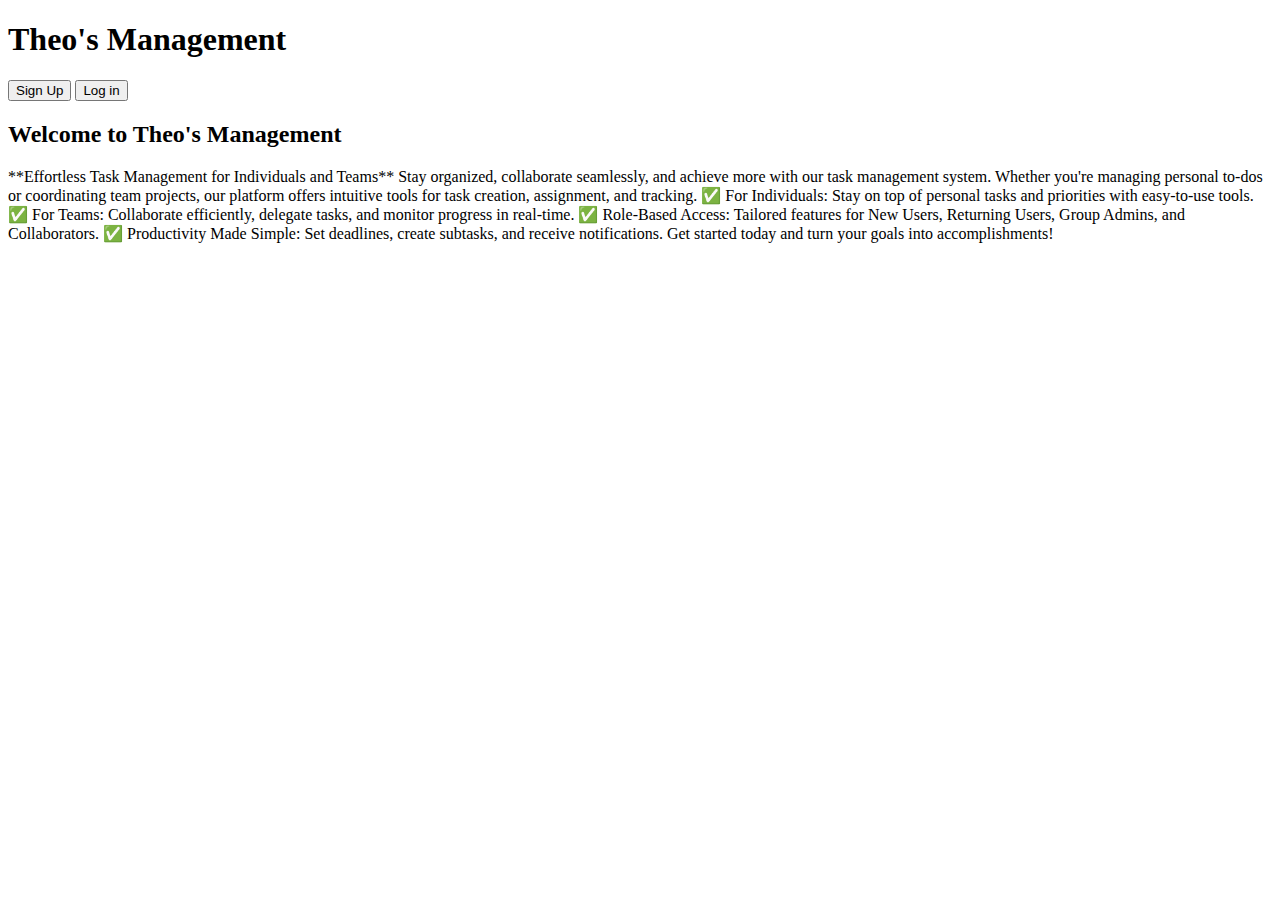
==== index.html @ 263909d8 "Initial commit Added index.html and css/global.css" ====
<!DOCTYPE html>
<html lang="en">
<head>
    <meta charset="UTF-8">
    <meta name="viewport" content="width=device-width, initial-scale=1.0">
    <link rel="styslesheet" href="./css/global.css">
    <title>Home</title>
</head>
<body>
    <header class="navbar">
        <h1 class="navbar_title">Theo's Management</h1>
        <div class="navbar_buttons">
            <button class="bt-register">Sign Up</button>
            <button class="btn-login">Log in</button>
        </div>
    </header>

    <section class="intro-section">
        <div class="intro-section_content">
            <h2 class="intro-section_title">Welcome to Theo's Management</h2>
            <p class="intro-section_text">**Effortless Task Management for Individuals and Teams**  

                Stay organized, collaborate seamlessly, and achieve more with our task management system. Whether you're managing personal to-dos or coordinating team projects, our platform offers intuitive tools for task creation, assignment, and tracking.  
                
                ✅ For Individuals: Stay on top of personal tasks and priorities with easy-to-use tools.  
                ✅ For Teams: Collaborate efficiently, delegate tasks, and monitor progress in real-time.  
                ✅ Role-Based Access: Tailored features for New Users, Returning Users, Group Admins, and Collaborators.  
                ✅ Productivity Made Simple: Set deadlines, create subtasks, and receive notifications.  
                
                Get started today and turn your goals into accomplishments!</p>

        </div>
    </section>
</body>
</html>
---- css/global.css ----
body {
    font-family: Arial, sans-serif;
    margin: 0;
    padding: 0;
    background-color: white;
}

.navbar {
    background-color: #01A7F0;
    color: black;
    display: flex;
    justify-content: space-between;
    align-items: center;
    padding: 15px 30px;
}

.navbar__title {
    margin: 0;
    font-size: 24px;
    font-weight: bold;
    text-decoration: none;
}

.navbar__buttons {
    display: flex;
    gap: 10px;
}

.btn {
    padding: 12px;
    border: none;
    border-radius: 8px;
    font-size: 16px;
    cursor: pointer;
    width: 100%;
}

.btn--login {
    background-color: #01A7F0;
    color: black;
    font-weight: bold;
    border-color: black;
    border-width: 3px;
}

.btn--register {
    background-color: black;
    color: #01A7F0;
    border: 1px solid #01A7F0;
}

.intro-section {
    display: flex;
    justify-content: center;
    align-items: center;
    padding: 50px 10%;
    margin-top: 20px;
    position: relative;
}


.intro-section__content {
    background-color: #fff;
    border-radius: 12px;
    padding: 25px 40px;
    max-width: 450px;
    box-shadow: 0px 4px 10px rgba(0, 0, 0, 0.1);
    margin-right: -50px;
    z-index: 2;
}

.intro-section__title {
    font-size: 28px;
    color: #1d3557;
    font-weight: bold;
    margin-bottom: 15px;
    line-height: 1.2;
}

.intro-section__text {
    font-size: 16px;
    color: #333;
    line-height: 1.5;
    margin-bottom: 10px;
}
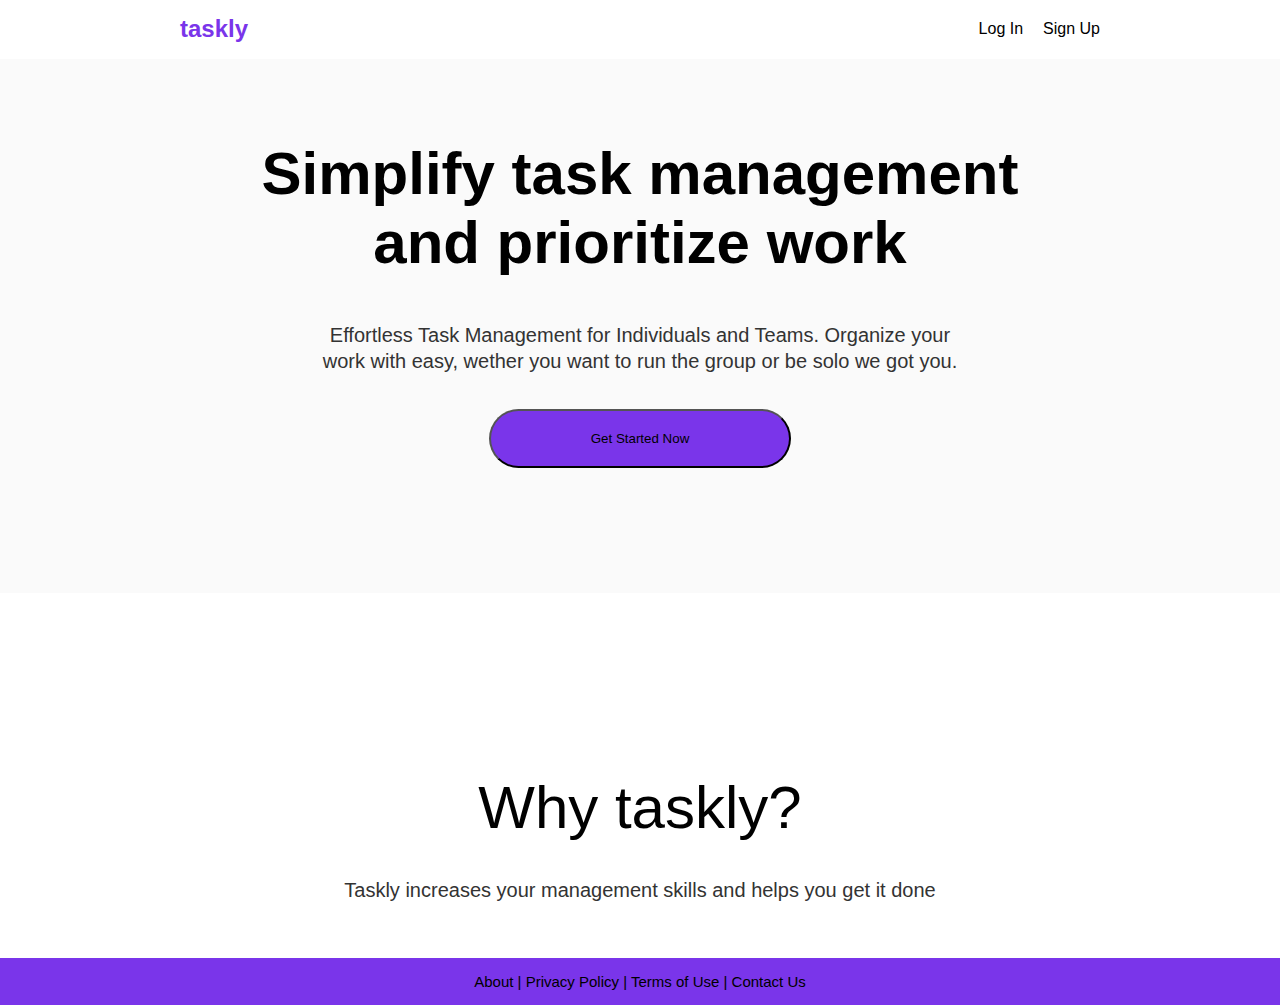
==== commit 9b9d9d14: "commit update" ====
--- a/index.html
+++ b/index.html
@@ -1,35 +1,45 @@
 <!DOCTYPE html>
 <html lang="en">
+
 <head>
     <meta charset="UTF-8">
     <meta name="viewport" content="width=device-width, initial-scale=1.0">
-    <link rel="styslesheet" href="./css/global.css">
-    <title>Home</title>
+    <title>Home - Theo's Management</title>
+    <link rel="stylesheet" href="css/global.css">
 </head>
+
 <body>
+
     <header class="navbar">
-        <h1 class="navbar_title">Theo's Management</h1>
+        <h1 class="navbar_title">taskly</h1>
         <div class="navbar_buttons">
-            <button class="bt-register">Sign Up</button>
-            <button class="btn-login">Log in</button>
+            <a href="login.html" class="navbar-index">Log In</a>
+            <a href="signup.html" class="navbar-index">Sign Up</a>
         </div>
     </header>
 
     <section class="intro-section">
         <div class="intro-section_content">
-            <h2 class="intro-section_title">Welcome to Theo's Management</h2>
-            <p class="intro-section_text">**Effortless Task Management for Individuals and Teams**  
-
-                Stay organized, collaborate seamlessly, and achieve more with our task management system. Whether you're managing personal to-dos or coordinating team projects, our platform offers intuitive tools for task creation, assignment, and tracking.  
-                
-                ✅ For Individuals: Stay on top of personal tasks and priorities with easy-to-use tools.  
-                ✅ For Teams: Collaborate efficiently, delegate tasks, and monitor progress in real-time.  
-                ✅ Role-Based Access: Tailored features for New Users, Returning Users, Group Admins, and Collaborators.  
-                ✅ Productivity Made Simple: Set deadlines, create subtasks, and receive notifications.  
-                
-                Get started today and turn your goals into accomplishments!</p>
-
+            <h2 class="intro-section_title">Simplify task management and prioritize work</h2>
+            <p class="intro-section_text">Effortless Task Management for Individuals and Teams. Organize your work with easy, wether you want to run the group or be solo we got you.</p>
+            <a href="register.html"><button class="index-button">Get Started Now</button></a>
         </div>
     </section>
+
+    <section class="intro-section2">
+        <div class="intro-section2_content">
+            <h2 class="intro-section2_title">Why taskly?</h2>
+            <p class="intro-section2_text">Taskly increases your management skills and helps you get it done</p>
+        </div>
+    </section>
+
 </body>
-</html>+
+<footer class="footer">
+    <p class="footer__text">
+        <a>About</a> | <a>Privacy Policy</a> |
+        <a>Terms of Use</a> | <a>Contact Us</a>
+    </p>
+</footer>
+
+</html>
--- a/css/global.css
+++ b/css/global.css
@@ -1,29 +1,160 @@
-body {
+* {
+    padding: 0;
+    margin: 0;
+    box-sizing: border-box;
     font-family: Arial, sans-serif;
-    margin: 0;
-    padding: 0;
-    background-color: white;
 }
 
 .navbar {
-    background-color: #01A7F0;
     color: black;
     display: flex;
     justify-content: space-between;
     align-items: center;
-    padding: 15px 30px;
-}
-
-.navbar__title {
-    margin: 0;
+    padding: 15px 180px;
+    margin-bottom: 1px;
+}
+.navbar_title {
     font-size: 24px;
     font-weight: bold;
+    color: #7a35ea;
     text-decoration: none;
 }
 
-.navbar__buttons {
-    display: flex;
-    gap: 10px;
+.navbar_buttons {
+    display: flex;
+    gap: 20px;
+}
+
+.navbar-index {
+    text-decoration: none;
+    color: black;
+    font-size: 16px;
+    transition: color 0.3s ease;
+}
+
+.navbar-index:hover {
+    color: #7a35ea;
+}
+
+.intro-section {
+    display: flex;
+    justify-content: center;
+    align-items: center;
+    background-color: #FAFAFA;
+    text-align: center;
+}
+
+.intro-section_content {
+    border-radius: 12px;
+    padding: 30px 40px;
+    max-width: 900px;
+}
+
+.intro-section_title {
+    font-size: 60px;
+    color: #000000;
+    font-weight: bold;
+    margin-bottom: 25px;
+    margin-top: 50px;
+    text-align: center;
+}
+
+.intro-section_text {
+    font-size: 20px;
+    color: #333;
+    line-height: 1.3;
+    margin-bottom: 15px;
+    padding: 20px 90px;
+}
+.intro-section2 {
+    display: flex;
+    justify-content: center;
+    align-items: center;
+    text-align: center;
+}
+
+.intro-section2_content {
+    border-radius: 12px;
+    padding: 30px 40px;
+    max-width: 900px;
+}
+
+.intro-section2_title {
+    font-size: 60px;
+    color: #000000;
+    font-weight:lighter;
+    margin-bottom: 25px;
+    margin-top: 150px;
+    text-align: center;
+}
+
+.intro-section2_text {
+    font-size: 20px;
+    color: #333;
+    line-height: 1.3;
+    margin-bottom: 15px;
+    padding: 10px 90px;
+}
+.index-button{
+    padding: 20px 100px;
+    border-radius: 30px;
+    background-color: #7a35ea;
+    margin-bottom: 95px;
+}
+.btn {
+    padding: 12px 18px;
+    border: none;
+    border-radius: 8px;
+    font-size: 16px;
+    cursor: pointer;
+    transition: background-color 0.3s ease;
+}
+
+.btn--login:hover {
+    background-color: #5b25b0;
+}
+
+.btn--register:hover {
+    background-color: #333;
+}
+
+
+
+.container {
+    display: flex;
+    height: 100vh;
+    justify-content: center;
+    align-items: center;
+    padding-bottom: 45px;
+}
+
+.login-section h2 {
+    font-size: 28px;
+    color: #7a35ea;
+    margin-bottom: 10px;
+}
+
+.login-section p {
+    font-size: 14px;
+    color: #555;
+    margin-bottom: 30px;
+}
+
+.login-form label {
+    font-size: 14px;
+    color: #333;
+    font-weight: bold;
+    margin-bottom: 8px;
+    display: block;
+}
+
+.login-form input {
+    width: 100%;
+    padding: 12px;
+    margin-bottom: 20px;
+    border: 1px solid #ddd;
+    border-radius: 8px;
+    box-sizing: border-box;
 }
 
 .btn {
@@ -36,7 +167,7 @@
 }
 
 .btn--login {
-    background-color: #01A7F0;
+    background-color: #7a35ea;
     color: black;
     font-weight: bold;
     border-color: black;
@@ -45,41 +176,79 @@
 
 .btn--register {
     background-color: black;
-    color: #01A7F0;
-    border: 1px solid #01A7F0;
-}
-
-.intro-section {
-    display: flex;
-    justify-content: center;
-    align-items: center;
-    padding: 50px 10%;
-    margin-top: 20px;
-    position: relative;
-}
-
-
-.intro-section__content {
-    background-color: #fff;
-    border-radius: 12px;
-    padding: 25px 40px;
-    max-width: 450px;
-    box-shadow: 0px 4px 10px rgba(0, 0, 0, 0.1);
-    margin-right: -50px;
-    z-index: 2;
-}
-
-.intro-section__title {
+    color: #7a35ea;
+    border: 1px solid #7a35ea;
+}
+
+.or-text {
+    font-size: 14px;
+    color: #555;
+    margin-top: 10px;
+    margin-bottom: 10px;
+    text-align: center;
+}
+
+.register-section h2 {
     font-size: 28px;
-    color: #1d3557;
-    font-weight: bold;
-    margin-bottom: 15px;
-    line-height: 1.2;
-}
-
-.intro-section__text {
-    font-size: 16px;
-    color: #333;
-    line-height: 1.5;
+    color: #7a35ea;
     margin-bottom: 10px;
 }
+
+.register-section p {
+    font-size: 14px;
+    color: #555;
+    margin-bottom: 30px;
+}
+
+.register-form label {
+    font-size: 14px;
+    color: #333;
+    font-weight: bold;
+    margin-bottom: 8px;
+    display: block;
+}
+
+.register-form input {
+    width: 100%;
+    padding: 12px;
+    margin-bottom: 20px;
+    border: 1px solid #ddd;
+    border-radius: 8px;
+    box-sizing: border-box;
+}
+
+.role-select {
+    width: 150px;
+    padding: 12px 13px;
+    border: 1px solid #ddd;
+    border-radius: 8px;
+    font-size: 14px;
+    background-color: #f9f9f9;
+    color: #333;
+}
+.footer{
+background-color: #7a35ea;
+text-align: center;
+padding: 15px;
+}
+
+.footer p{
+    font-size: 15px;
+    text-align: center;
+}
+
+/* Responsive Design */
+@media (max-width: 768px) {
+    .navbar {
+        flex-direction: column;
+        gap: 10px;
+    }
+
+    .intro-section {
+        padding: 30px 5%;
+    }
+
+    .intro-section_content {
+        padding: 20px;
+    }
+}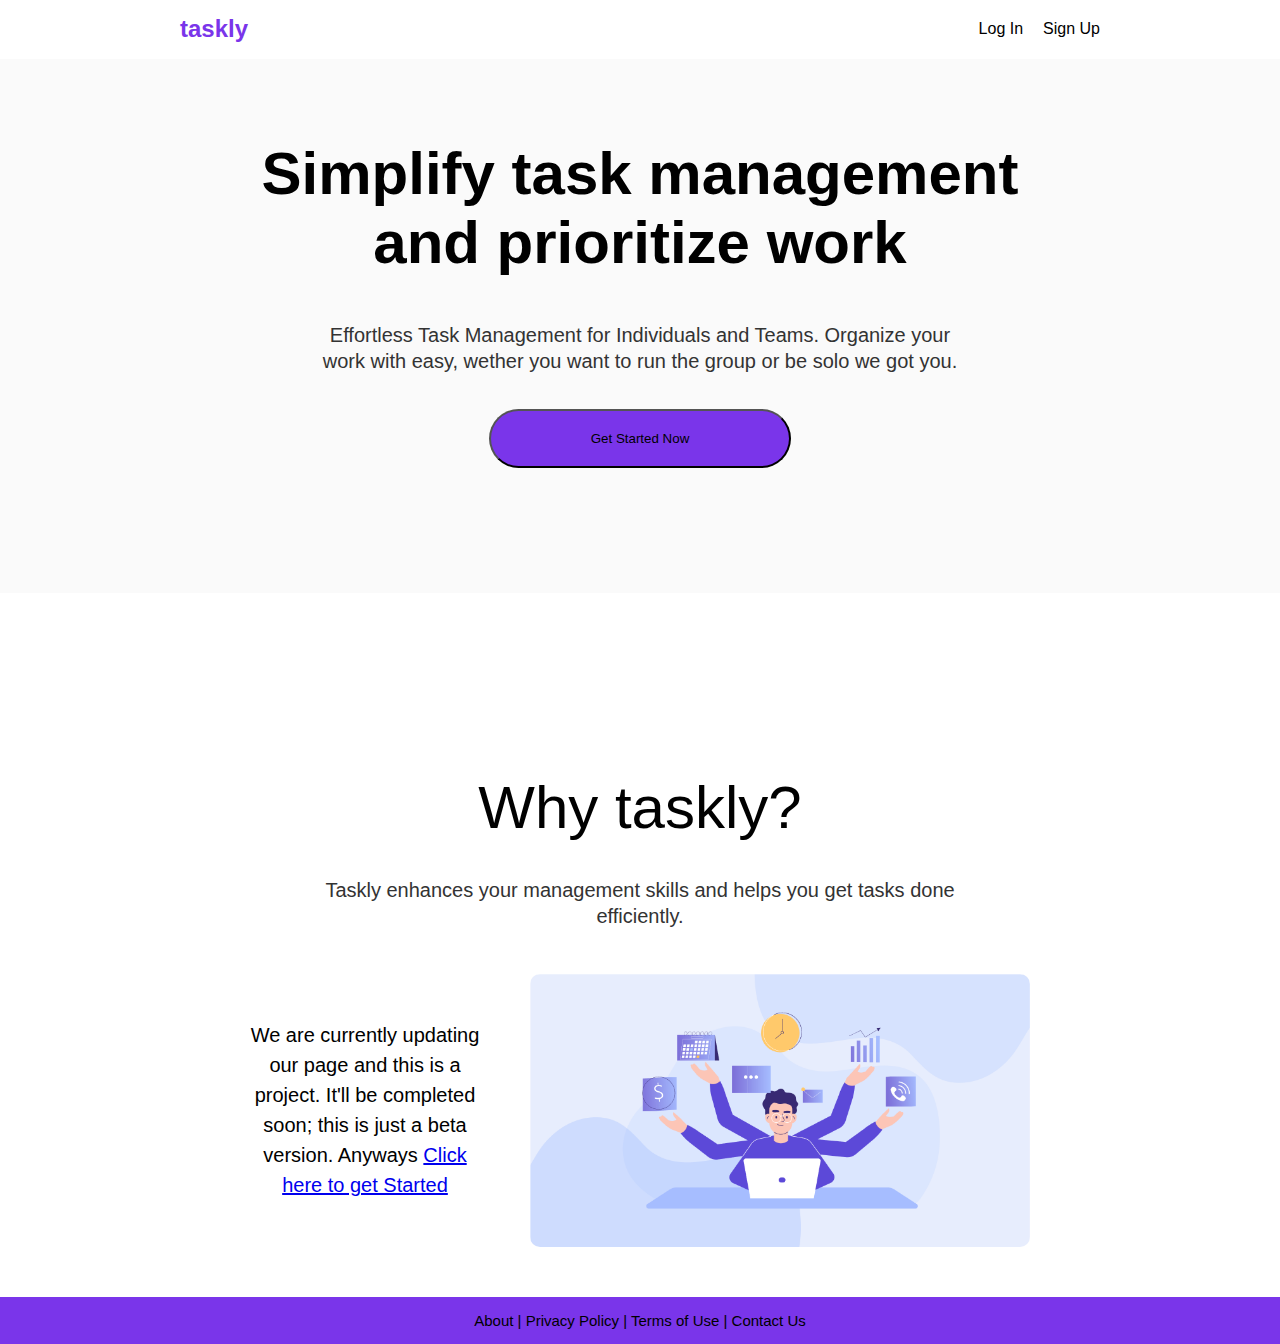
==== commit cf701d71: "commit" ====
--- a/index.html
+++ b/index.html
@@ -9,30 +9,35 @@
 </head>
 
 <body>
-
     <header class="navbar">
         <h1 class="navbar_title">taskly</h1>
         <div class="navbar_buttons">
-            <a href="login.html" class="navbar-index">Log In</a>
-            <a href="signup.html" class="navbar-index">Sign Up</a>
+            <a href="login.php" class="navbar-index">Log In</a>
+            <a href="register.php" class="navbar-index">Sign Up</a>
         </div>
     </header>
+    <div class="intro-content">
 
     <section class="intro-section">
         <div class="intro-section_content">
             <h2 class="intro-section_title">Simplify task management and prioritize work</h2>
             <p class="intro-section_text">Effortless Task Management for Individuals and Teams. Organize your work with easy, wether you want to run the group or be solo we got you.</p>
-            <a href="register.html"><button class="index-button">Get Started Now</button></a>
+            <a href="register.php"><button class="index-button">Get Started Now</button></a>
         </div>
     </section>
 
     <section class="intro-section2">
         <div class="intro-section2_content">
             <h2 class="intro-section2_title">Why taskly?</h2>
-            <p class="intro-section2_text">Taskly increases your management skills and helps you get it done</p>
+            <p class="intro-section2_text">Taskly enhances your management skills and helps you get tasks done efficiently.</p>
+            <div class="intro-content-container">
+                <p>We are currently updating our page and this is a project. It'll be completed soon; this is just a beta version. Anyways <a href="register.php"> Click here to get Started</a></p>
+                <img src="images/intro-pic1.png" alt="management">
+            </div>
+            
         </div>
     </section>
-
+</div>
 </body>
 
 <footer class="footer">
--- a/css/global.css
+++ b/css/global.css
@@ -5,6 +5,13 @@
     font-family: Arial, sans-serif;
 }
 
+body {
+    display: flex;
+    flex-direction: column;
+    min-height: 100vh;
+}
+
+
 .navbar {
     color: black;
     display: flex;
@@ -15,6 +22,13 @@
 }
 .navbar_title {
     font-size: 24px;
+    font-weight: bold;
+    color: #7a35ea;
+    text-decoration: none;
+}
+
+.navbar_title2 {
+    font-size: 15px;
     font-weight: bold;
     color: #7a35ea;
     text-decoration: none;
@@ -34,6 +48,9 @@
 
 .navbar-index:hover {
     color: #7a35ea;
+}
+.intro-content{
+    flex: 1;
 }
 
 .intro-section {
@@ -95,6 +112,32 @@
     margin-bottom: 15px;
     padding: 10px 90px;
 }
+
+.intro-content-container {
+    display: flex;
+    align-items: center;
+    gap: 50px; 
+    max-width: 1200px;
+    padding: 20px;
+    margin: 0 auto;
+
+}
+
+.intro-content-container p {
+    flex: 1;
+    font-size: 20px;
+    line-height: 1.5;
+    max-width: 700px;
+    text-decoration: none;
+}
+
+.intro-content-container img {
+    width: 500px;
+    height: auto;
+    border-radius: 10px;
+    flex-shrink: 0;
+}
+
 .index-button{
     padding: 20px 100px;
     border-radius: 30px;
@@ -118,26 +161,25 @@
     background-color: #333;
 }
 
-
-
-.container {
-    display: flex;
-    height: 100vh;
+.login-container {
+    display: flex;
     justify-content: center;
     align-items: center;
-    padding-bottom: 45px;
+    margin-top: 150px;
 }
 
 .login-section h2 {
-    font-size: 28px;
+    font-size: 35px;
     color: #7a35ea;
     margin-bottom: 10px;
+    text-align: center;
 }
 
 .login-section p {
-    font-size: 14px;
+    font-size: 20px;
     color: #555;
     margin-bottom: 30px;
+    text-align: center;
 }
 
 .login-form label {
@@ -187,7 +229,12 @@
     margin-bottom: 10px;
     text-align: center;
 }
-
+.register-container {
+    display: flex;
+    margin-top: 150px;
+    justify-content: center;
+    align-items: center;
+}
 .register-section h2 {
     font-size: 28px;
     color: #7a35ea;
@@ -226,11 +273,221 @@
     background-color: #f9f9f9;
     color: #333;
 }
-.footer{
-background-color: #7a35ea;
-text-align: center;
-padding: 15px;
-}
+
+.container{
+    display: flex;
+}
+
+.sidebar{
+    width: 250px;
+    min-height: 100vh;
+    background-color: #8f63d5;
+}
+
+.sidebar ul {
+    margin-top: 20px;
+    list-style: none;
+}
+
+.sidebar ul li {
+    font-size: 16px;
+    padding: 20px 0px;
+    padding-left: 50px;
+    transition: 500ms background;
+}
+
+.sidebar ul li:hover {
+    background: #8953df;
+}
+
+.sidebar ul li a {
+    text-decoration: none;
+    color: #eee;
+    cursor: pointer;
+    letter-spacing: 1px;
+}
+
+.sidebar ul li a i {
+    display: inline-block;
+    padding-right: 10px;
+    font-size: 20px;
+}
+
+.user-profile {
+    text-align: center;
+    padding-left: 10px;
+    padding-top: 25px;
+}
+
+.user-profile img {
+    width: 100px;
+    border-radius: 50%;
+}
+
+.user-profile h4 {
+    color: #ccc;
+    padding: 5px 0;
+}
+
+.main-content {
+    width: 100%;
+    background-color: #eae7ee;
+    background-size: cover;
+    background-position: center;
+    display: flex;
+    justify-content: center;
+    align-items: center;
+    text-align: center;
+    flex-direction: column;
+    padding: 20px;
+}
+
+.task-content {
+    width: 100%;
+    background-color: #eae7ee;
+    background-size: cover;
+    background-position: center;
+    display: flex;
+    text-align: center;
+    flex-direction: column;
+    padding: 20px;
+}
+.task-container h1{
+    font-size: 24px;
+}
+
+.task-container p {
+    font-size: 20px;
+}
+.task-container button{
+    border-radius: 20px;
+    background-color: #945eeb;
+    padding: 10px 20px;
+    margin-top: 15px;
+}
+
+.manage-tasks-btn{
+    padding: 20px 30px;
+    background-color: #7a35ea;
+    color:#ddd;
+    border-radius: 30px;
+    margin-top: 40px;
+}
+.home-box h1{
+    color: #000000;
+    font-size: 30px;
+}
+
+.home-box p{
+    color: #000000;
+    font-size: 20px;
+    margin-top: 10px;
+}
+
+.footer {
+    background-color: #7a35ea;
+    text-align: center;
+    padding: 15px;
+    width: 100%;
+    margin-top: auto;
+}
+
+.profile-page__content {
+    padding: 20px;
+    width: 100%;
+}
+
+.profile-page_section {
+    width: 100%;
+    max-width: 500px; 
+    margin-top: 20px;
+}
+
+.profile-page__form {
+    display: flex;
+    flex-direction: column; 
+    gap: 15px; 
+    width: 100%;
+}
+
+.profile-page__label {
+    font-weight: bold;
+    margin-bottom: 5px;
+}
+
+.profile-page__input {
+    padding: 10px 20px;
+    border: 1px solid #ddd;
+    border-radius: 8px;
+    font-size: 16px;
+    width: 100%;
+}
+
+.btn--update {
+    padding: 12px;
+    background-color: #8953df;
+    color: white;
+    border: none;
+    border-radius: 8px;
+    font-size: 16px;
+    transition: background-color 0.3s;
+    margin-top: 10px;
+}
+
+.btn--update:hover {
+    background-color: #7a35ea;
+}
+
+.add-tasklist input{
+    padding: 10px 20px;
+    border-radius: 5px;
+    border-color: #000000;
+
+}
+
+.tasklist-view {
+    display: flex;            
+    flex-wrap: wrap;          
+    gap: 20px;                
+    justify-content: flex-start; 
+    margin: 20px 0;
+}
+
+
+.task-list-item {
+    background-color: #fff;      
+    border: 1px solid #ddd;        
+    border-radius: 8px;          
+    padding: 15px;                 
+    width: 30%;                    
+    min-width: 250px;              
+}
+
+
+.task-list-item h4 {
+    font-size: 18px;
+    font-weight: bold;
+    margin-bottom: 10px;
+    color: #333;
+}
+
+.task-list-item p {
+    font-size: 14px;
+    color: #666;
+    margin-bottom: 15px;
+}
+
+.task-list-item a {
+    display: inline-block;
+    font-size: 14px;
+    color: #007BFF; 
+    text-decoration: none;
+}
+
+.task-list-item a:hover {
+    text-decoration: underline;
+}
+
 
 .footer p{
     font-size: 15px;
@@ -251,4 +508,13 @@
     .intro-section_content {
         padding: 20px;
     }
+
+    .tasklist-view {
+        flex-direction: column;   /* Stack items vertically */
+        align-items: center;      /* Center align items */
+    }
+
+    .task-list-item {
+        width: 80%;               /* Make the task list items take up most of the screen */
+    }
 }